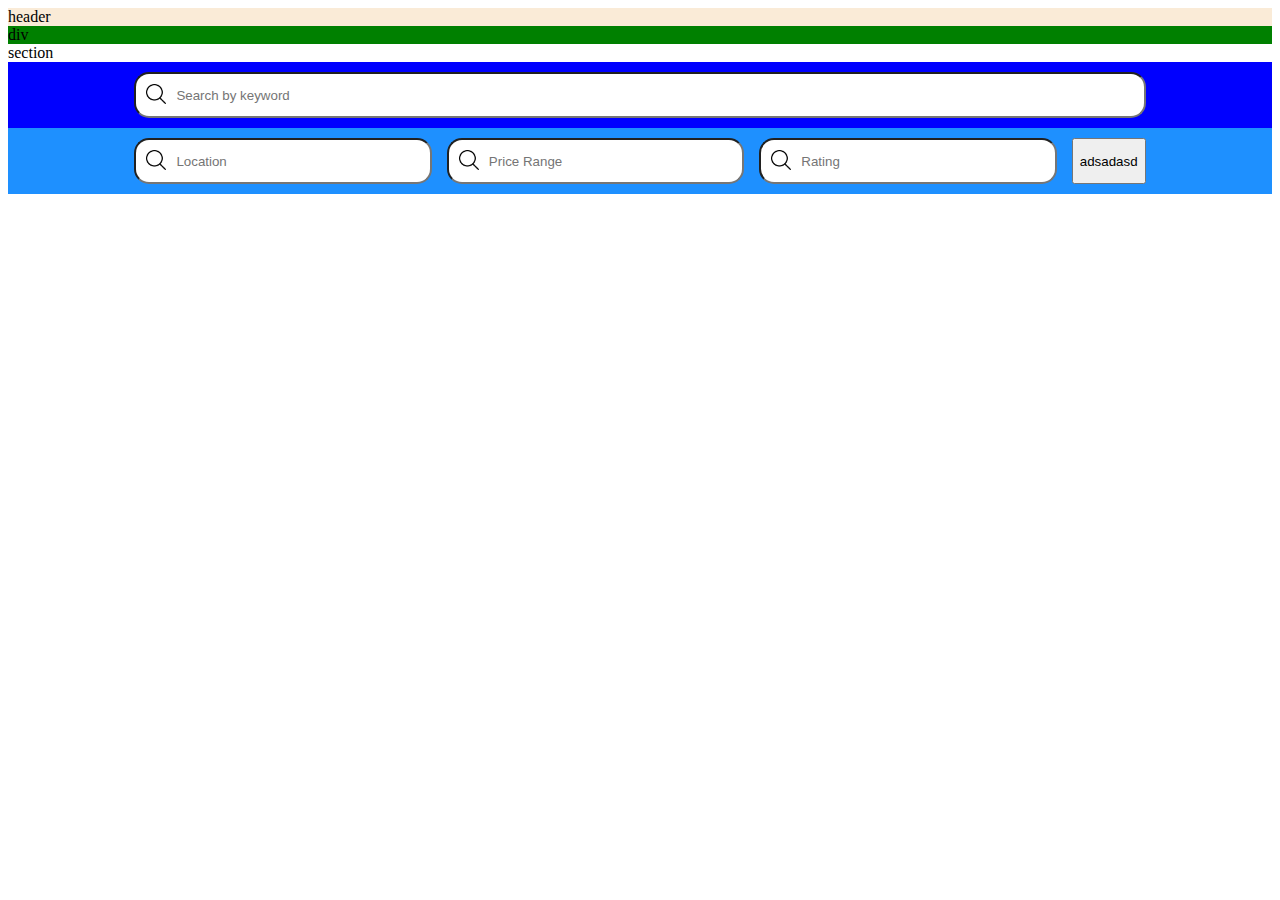
==== index1.html @ ff877fb2 "continue" ====
<!DOCTYPE html>
<html lang="en">
<link rel="stylesheet" href="css/styles.css">
<head>
    <meta charset="UTF-8">
    <meta name="viewport" content="width=device-width, initial-scale=1.0">
    <title>Document</title>
</head>
<body>
    <header>
        header
    </header>
    <div>
        div
    </div>

    <section>section</section>

    <div class="searchContainer">
        <input class= "searchbar" type="text" placeholder="Search by keyword" name="search">
    </div>
    <div class="criteriaContainer">
        <input class= "criteriabar" type="text" placeholder="Location" name="search">
        <input class= "criteriabar" type="text" placeholder="Price Range" name="search">
        <input class= "criteriabar" type="text" placeholder="Rating" name="search">
        <button>adsadasd</button>
    </div>
</body>
</html>
---- css/styles.css ----
div {
    background-color: green;
}

header {
    background-color: antiquewhite;
}
.searchContainer {
    display: flex;
    background-color: blue;
    padding: 10px;
    padding-left: 10%;
    padding-right: 10%;
}
.criteriaContainer {
    display: flex;
    justify-content: space-between;
    grid-template-columns: auto auto auto;
    background-color: dodgerblue;
    padding: 10px;
    gap: 15px;
    padding-left: 10%;
    padding-right: 10%;
}
.criteriaContainer > div {
    background-color: #f1f1f1;
    border: 1px solid black;
    flex:1;
    padding: 10px;
    font-size: 30px;
    text-align: center;
}
.searchbar[type=text]{
    height: 40px;
    width: 100%;
    border-radius: 15px;
    background-color: white;
    background-image: url('search.png');
    background-position: 10px 10px;
    background-repeat: no-repeat;
    background-size: 20px;
    padding-left: 40px;
    
}
.criteriabar[type=text]{
    flex:1;
    height: 40px;
    border-radius: 15px;
    background-color: white;
    background-image: url('search.png');
    background-position: 10px 10px;
    background-repeat: no-repeat;
    background-size: 20px;
    padding-left: 40px;
    
  }
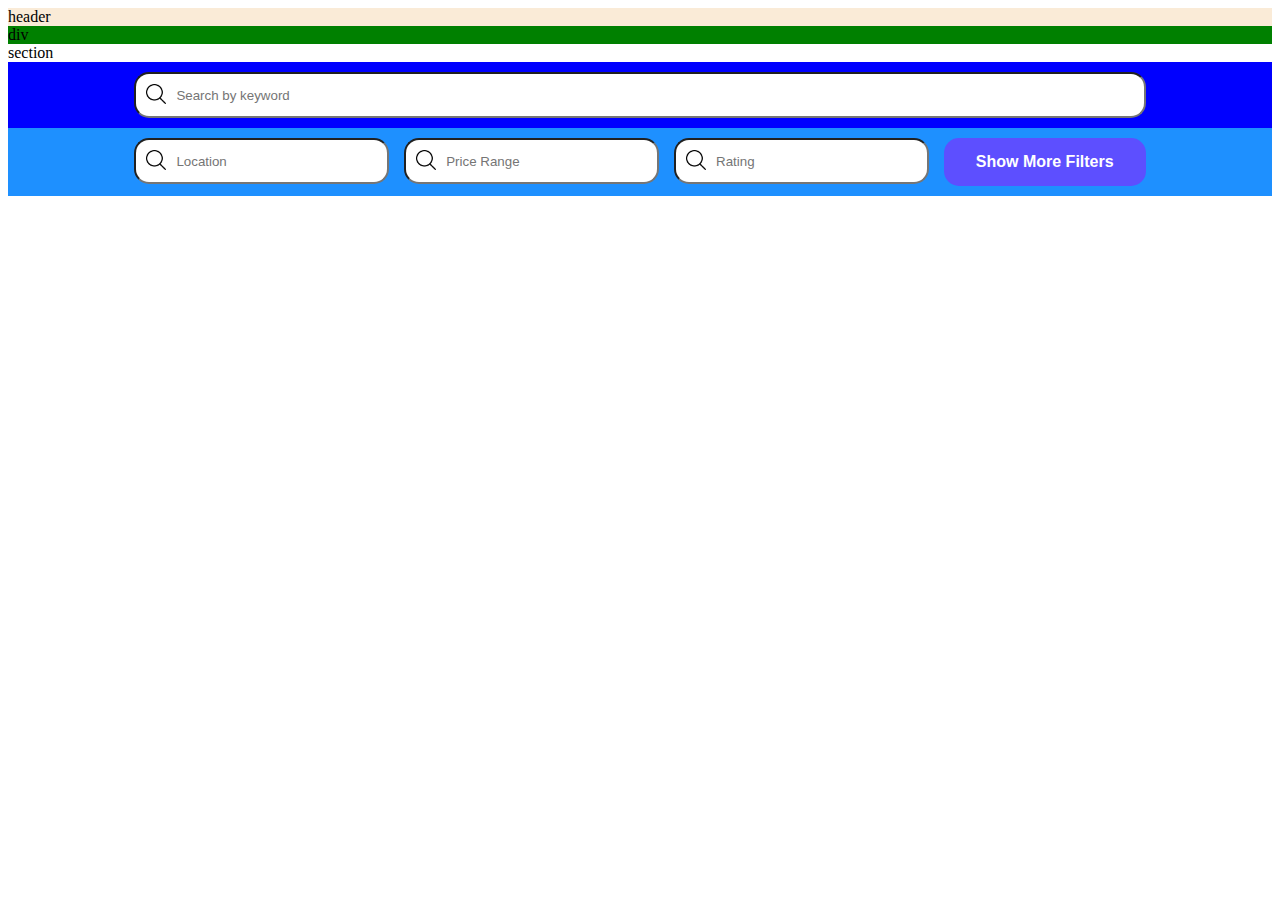
==== commit 1e320621: "wrap works" ====
--- a/index1.html
+++ b/index1.html
@@ -23,7 +23,7 @@
         <input class= "criteriabar" type="text" placeholder="Location" name="search">
         <input class= "criteriabar" type="text" placeholder="Price Range" name="search">
         <input class= "criteriabar" type="text" placeholder="Rating" name="search">
-        <button>adsadasd</button>
+        <button class="purplebutton">Show More Filters</button>
     </div>
 </body>
 </html>--- a/css/styles.css
+++ b/css/styles.css
@@ -14,6 +14,7 @@
 }
 .criteriaContainer {
     display: flex;
+    flex-wrap: wrap;
     justify-content: space-between;
     grid-template-columns: auto auto auto;
     background-color: dodgerblue;
@@ -53,4 +54,30 @@
     background-size: 20px;
     padding-left: 40px;
     
+}
+.purplebutton {
+    background-color: #5D4FFF; /* Green */
+    font-weight: bold;
+    border: none;
+    color: white;
+    padding: 15px 32px;
+    text-align: center;
+    text-decoration: none;
+    display: inline-block;
+    font-size: 16px;
+    border-radius: 15px;
+}
+
+.graybutton {
+    background-color: white; /* Green */
+    font-weight: bold;
+    border: 1px solid black;
+    color: black;
+    padding: 15px 32px;
+    text-align: center;
+    text-decoration: none;
+    display: inline-block;
+    font-size: 16px;
+    border-radius: 15px;
+    margin-right:20px ;
   }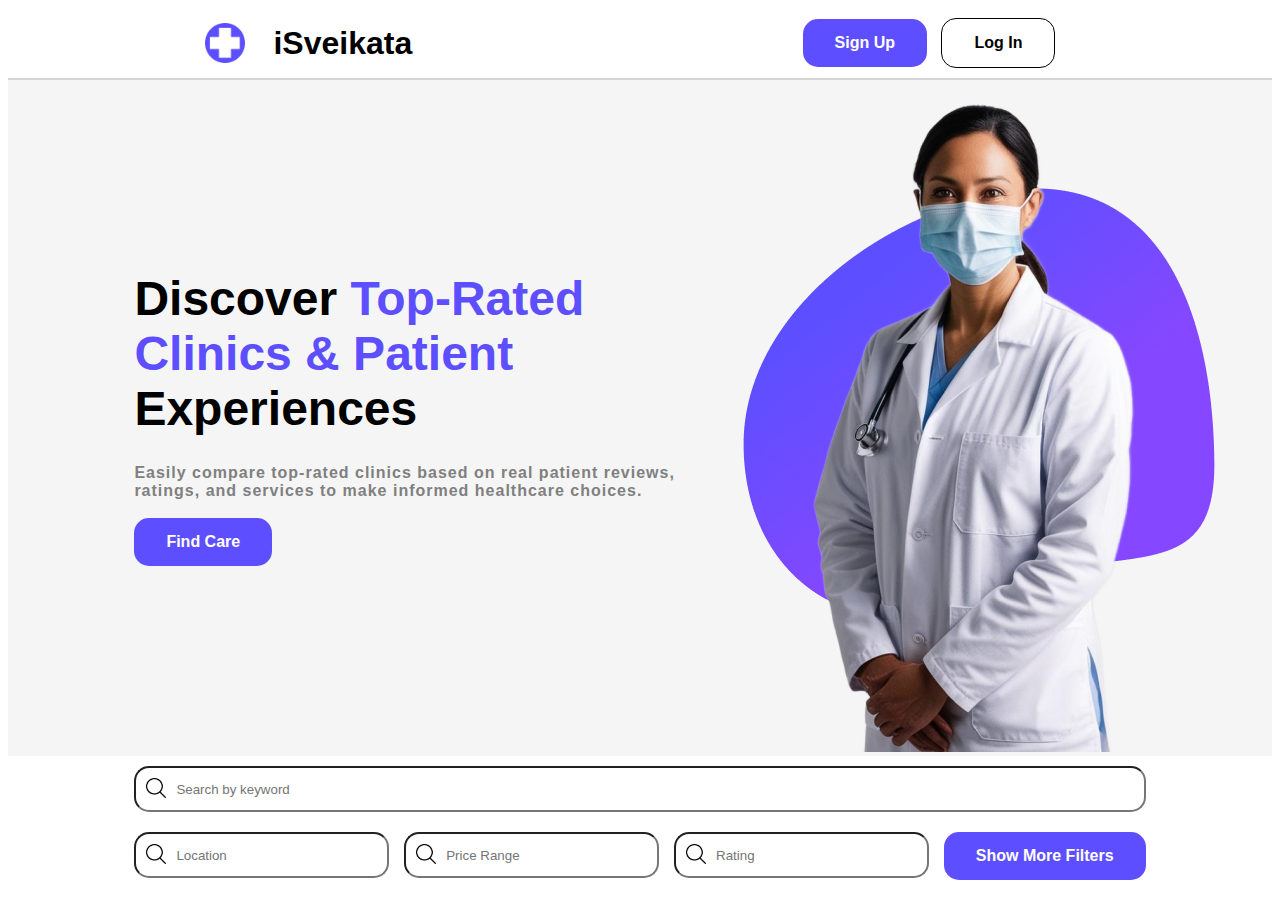
==== commit 90cba26d: "v2" ====
--- a/index1.html
+++ b/index1.html
@@ -6,24 +6,49 @@
     <meta name="viewport" content="width=device-width, initial-scale=1.0">
     <title>Document</title>
 </head>
-<body>
+<body style="font-family: sans-serif;">
     <header>
-        header
+        <div class="headContainer">
+            <div class="left">
+                <img class="logo" src="images/logo.png" alt="">
+                iSveikata
+            </div>
+            <div class="right">
+                <button class="purplebutton">Sign Up</button>
+                <button class="graybutton">Log In</button>
+            </div>
+        </div>
     </header>
-    <div>
-        div
+
+    <div class="mainContainer" style="background-color: #F5F5F5;">
+        <div class="mainLeft">
+            <h1>
+                Discover <span style="color:#5D4FFF">Top-Rated Clinics
+                    & Patient</span> Experiences
+            </h1>
+            <div style="white-space: pre-line; color: gray; font-weight: bold; letter-spacing: 1px;">
+                Easily compare top-rated clinics based on real patient reviews,
+                ratings, and services to make informed healthcare choices.
+
+            </div>
+            <button class="purplebutton">Find Care</button>
+        </div>
+        <div class="mainRight">
+            <img src="images/doc.png" alt="">
+        </div>
     </div>
 
-    <section>section</section>
-
-    <div class="searchContainer">
-        <input class= "searchbar" type="text" placeholder="Search by keyword" name="search">
+    <div class="">
+        <div class="searchContainer">
+            <input class= "searchbar" type="text" placeholder="Search by keyword" name="search">
+        </div>
+        <div class="criteriaContainer">
+            <input class= "criteriabar" type="text" placeholder="Location" name="search">
+            <input class= "criteriabar" type="text" placeholder="Price Range" name="search">
+            <input class= "criteriabar" type="text" placeholder="Rating" name="search">
+            <button class="purplebutton">Show More Filters</button>
+        </div>
     </div>
-    <div class="criteriaContainer">
-        <input class= "criteriabar" type="text" placeholder="Location" name="search">
-        <input class= "criteriabar" type="text" placeholder="Price Range" name="search">
-        <input class= "criteriabar" type="text" placeholder="Rating" name="search">
-        <button class="purplebutton">Show More Filters</button>
-    </div>
+    
 </body>
 </html>--- a/css/styles.css
+++ b/css/styles.css
@@ -1,13 +1,66 @@
-div {
-    background-color: green;
+.headContainer{
+    display: flex;
+    flex-wrap: wrap;
+    justify-content: space-between;
+    align-items: center;
+    padding: 10px;
+    border-bottom: 2px solid lightgray;
+
+}
+.left {
+    display: flex;
+    align-items: center; /* Vertically align the text and logo */
 }
 
-header {
-    background-color: antiquewhite;
+.logo {
+    width: 40px; /* Adjust logo size as needed */
+    height: auto;
+    margin-right: 10px; /* Space between the logo and text */
+}
+
+.left {
+    padding-left: 15%;
+    font-size: 32px;
+    font-weight: bold;
+    gap: 10%;
+}
+
+/* Style for the right side (buttons) */
+.right {
+    padding-right: 15%;
+}
+.right button {
+    margin-left: 10px; /* Adds space between the buttons */
+}
+
+.mainContainer {
+    display: flex;
+    flex-wrap: wrap;
+    justify-content: space-between;
+    align-items: center;
+    
+}
+.mainLeft {
+    flex:1;
+    text-align: left;
+    padding-left: 10%;
+}
+.mainRight img{
+    max-width: 100%;
+    height: auto;
+    
+}
+.mainLeft h1 {
+    font-size: 48px;
+    font-weight: bold;
+    margin: 0 0 10px;
+}
+.mainLeft p {
+    font-size: 18px;
 }
 .searchContainer {
     display: flex;
-    background-color: blue;
+    
     padding: 10px;
     padding-left: 10%;
     padding-right: 10%;
@@ -17,7 +70,7 @@
     flex-wrap: wrap;
     justify-content: space-between;
     grid-template-columns: auto auto auto;
-    background-color: dodgerblue;
+    
     padding: 10px;
     gap: 15px;
     padding-left: 10%;
